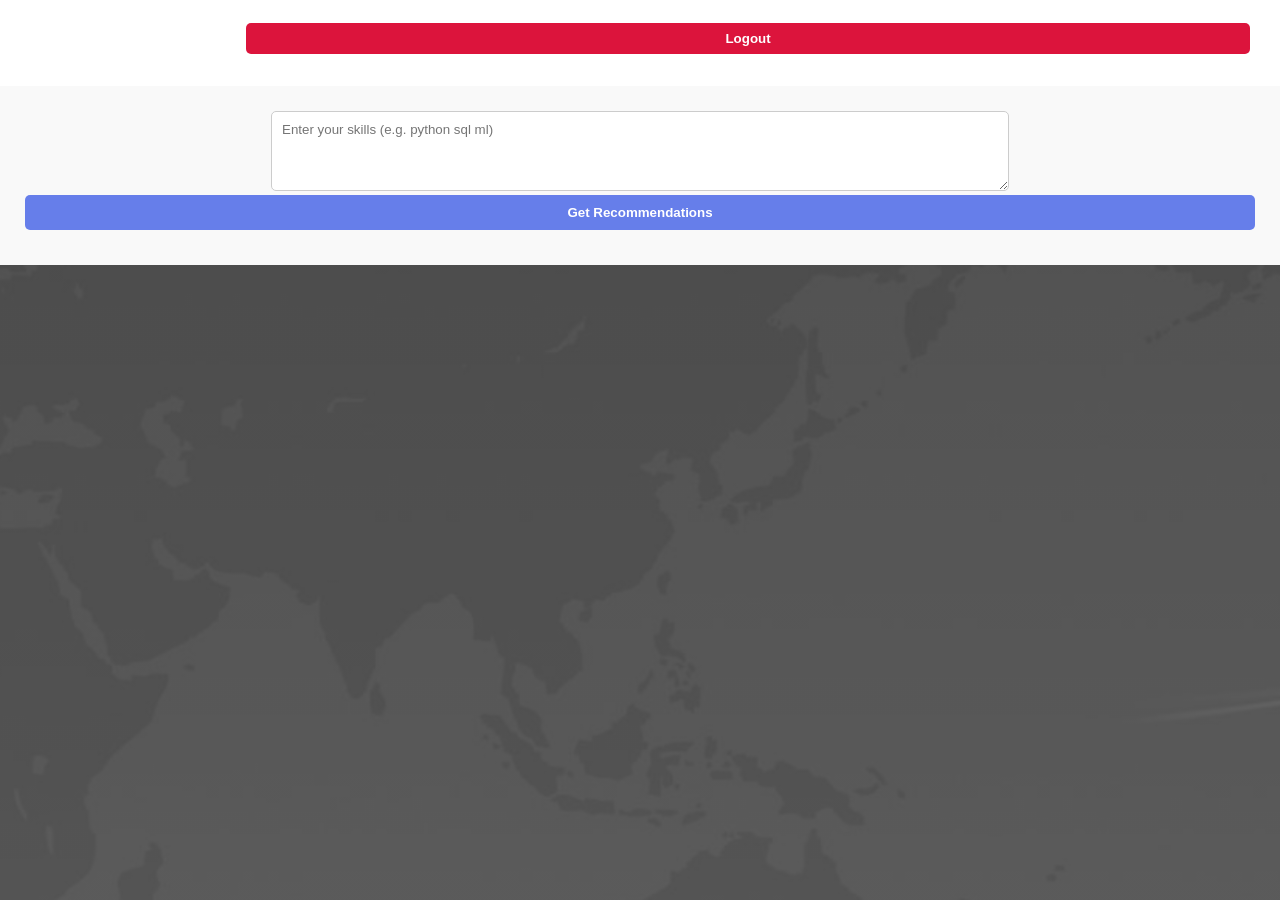
==== docs/dashboard.html @ 7c489d7f "Fix backend imports and pin Python version for Render" ====
<!DOCTYPE html>
<html lang="en">
<head>
    <meta charset="UTF-8">
    <title>Dashboard | Job Recommendation</title>
    <link rel="stylesheet" href="style.css">
</head>
<body>

<header>
    <h2>Job Recommendations</h2>
    <button class="btn logout" onclick="logout()">Logout</button>
</header>

<section class="skills-box">
    <textarea id="skills" placeholder="Enter your skills (e.g. python sql ml)"></textarea>
    <button class="btn primary" onclick="getJobs()">Get Recommendations</button>
</section>

<section class="jobs-container" id="results">
    <!-- Job cards appear here -->
</section>

<script src="script.js"></script>
</body>
</html>
---- docs/style.css ----
* {
    margin: 0;
    padding: 0;
    box-sizing: border-box;
    font-family: "Segoe UI", sans-serif;
}

body {
    min-height: 100vh;
    background: 
        linear-gradient(rgba(0,0,0,0.6), rgba(0,0,0,0.6)),
        url("img.png");
    background-size: cover;
    background-position: center;
    background-repeat: no-repeat;
    color: #fff;
}



/* ===== LOGIN PAGE ===== */
.container {
    display: flex;
    flex-direction: column;
    align-items: center;
    justify-content: center;
    height: 100vh;
}

h1 {
    color: #fff;
    margin-bottom: 8px;
}

.subtitle {
    color: #ddd;
    margin-bottom: 25px;
}

.card {
    background: #fff;
    padding: 30px;
    width: 330px;
    border-radius: 10px;
    box-shadow: 0 10px 25px rgba(0,0,0,0.2);
}

.card input {
    width: 100%;
    padding: 10px;
    margin-bottom: 15px;
    border-radius: 5px;
    border: 1px solid #ccc;
}

.btn {
    width: 100%;
    padding: 10px;
    border: none;
    border-radius: 5px;
    cursor: pointer;
    font-weight: bold;
    margin-bottom: 10px;
}

.primary {
    background: #667eea;
    color: white;
}

.secondary {
    background: #eee;
}

.primary:hover {
    background: #556cd6;
}

#message {
    margin-top: 10px;
    text-align: center;
    font-size: 14px;
}

/* ===== DASHBOARD ===== */
header {
    background: white;
    padding: 15px 30px;
    display: flex;
    justify-content: space-between;
    align-items: center;
}

.skills-box {
    padding: 25px;
    background: #f9f9f9;
    text-align: center;
}

.skills-box textarea {
    width: 60%;
    height: 80px;
    padding: 10px;
    border-radius: 5px;
    border: 1px solid #ccc;
}

.jobs-container {
    padding: 30px;
    display: grid;
    grid-template-columns: repeat(auto-fit, minmax(280px, 1fr));
    gap: 20px;
}

.job-card {
    background: white;
    padding: 20px;
    border-radius: 10px;
    box-shadow: 0 5px 15px rgba(0,0,0,0.15);
}

.job-card h3 {
    color: #667eea;
}

.score {
    font-weight: bold;
    color: green;
}

.logout {
    background: crimson;
    color: white;
    padding: 8px 15px;
}

/* ===== EXPLANATION TEXT ===== */
.explanation {
    font-size: 13px;
    color: #555;
    margin-top: 8px;
    background: #f2f4ff;
    padding: 6px;
    border-radius: 5px;
}

/* ===== RESPONSIVE DESIGN ===== */
@media (max-width: 768px) {
    .skills-box textarea {
        width: 90%;
    }

    header {
        flex-direction: column;
        gap: 10px;
        text-align: center;
    }
}

@media (max-width: 480px) {
    .card {
        width: 90%;
    }

    .jobs-container {
        padding: 15px;
    }

    .job-card {
        padding: 15px;
    }

    .btn {
        font-size: 14px;
    }
}
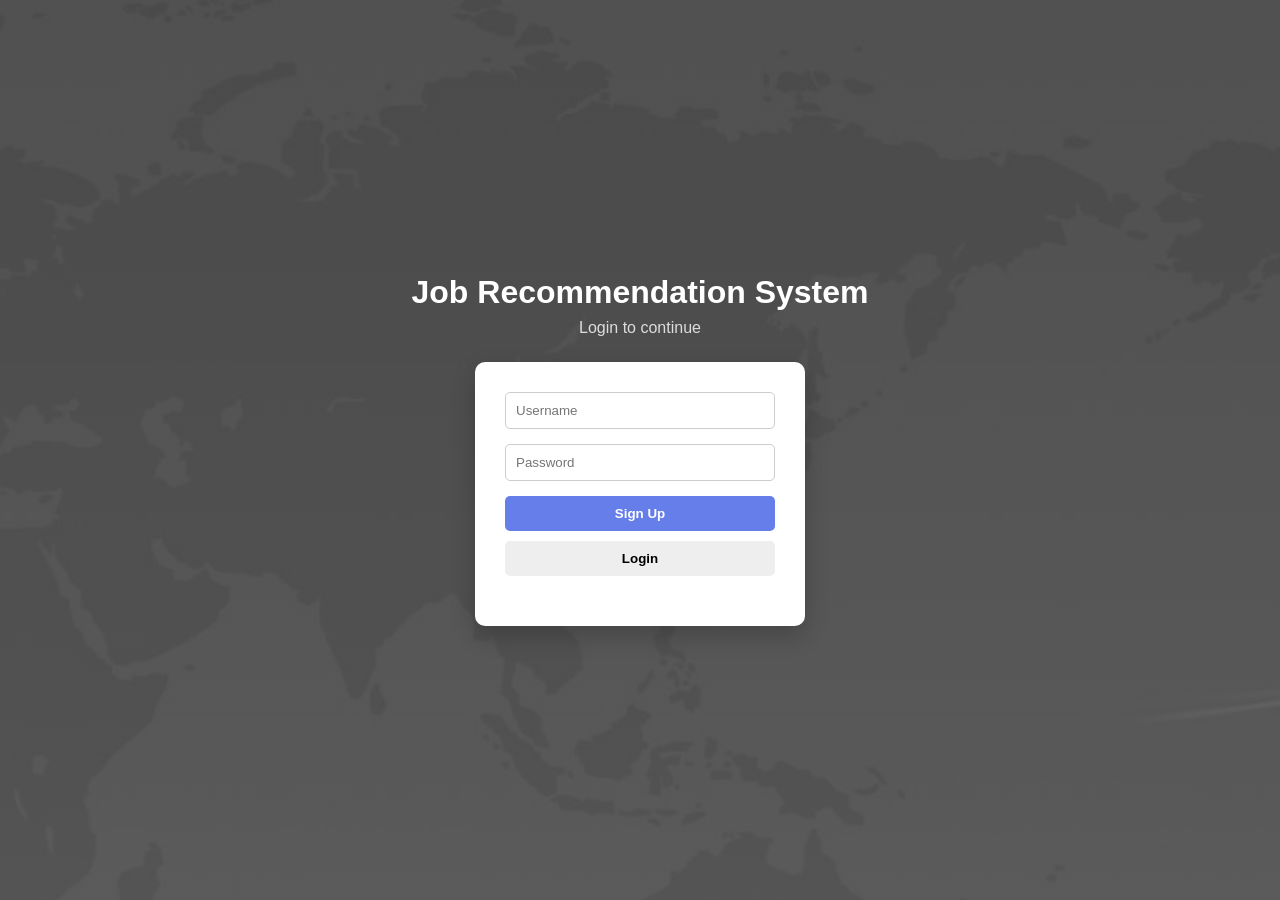
==== commit 6f7122b6: "Update dashboard.html" ====
--- a/docs/dashboard.html
+++ b/docs/dashboard.html
@@ -4,12 +4,24 @@
     <meta charset="UTF-8">
     <title>Dashboard | Job Recommendation</title>
     <link rel="stylesheet" href="style.css">
+    <meta name="viewport" content="width=device-width, initial-scale=1.0">
 </head>
+<div id="loader" class="loader hidden"></div>
+<script>
+  const user = localStorage.getItem("username");
+  if (!user) {  
+    window.location.href = "index.html";
+  }
+</script>
+
 <body>
 
 <header>
+    <h2>Welcome, <span id="userName"></span></h2>
     <h2>Job Recommendations</h2>
     <button class="btn logout" onclick="logout()">Logout</button>
+    <button class="theme-toggle" onclick="toggleTheme()">🌙</button>
+
 </header>
 
 <section class="skills-box">
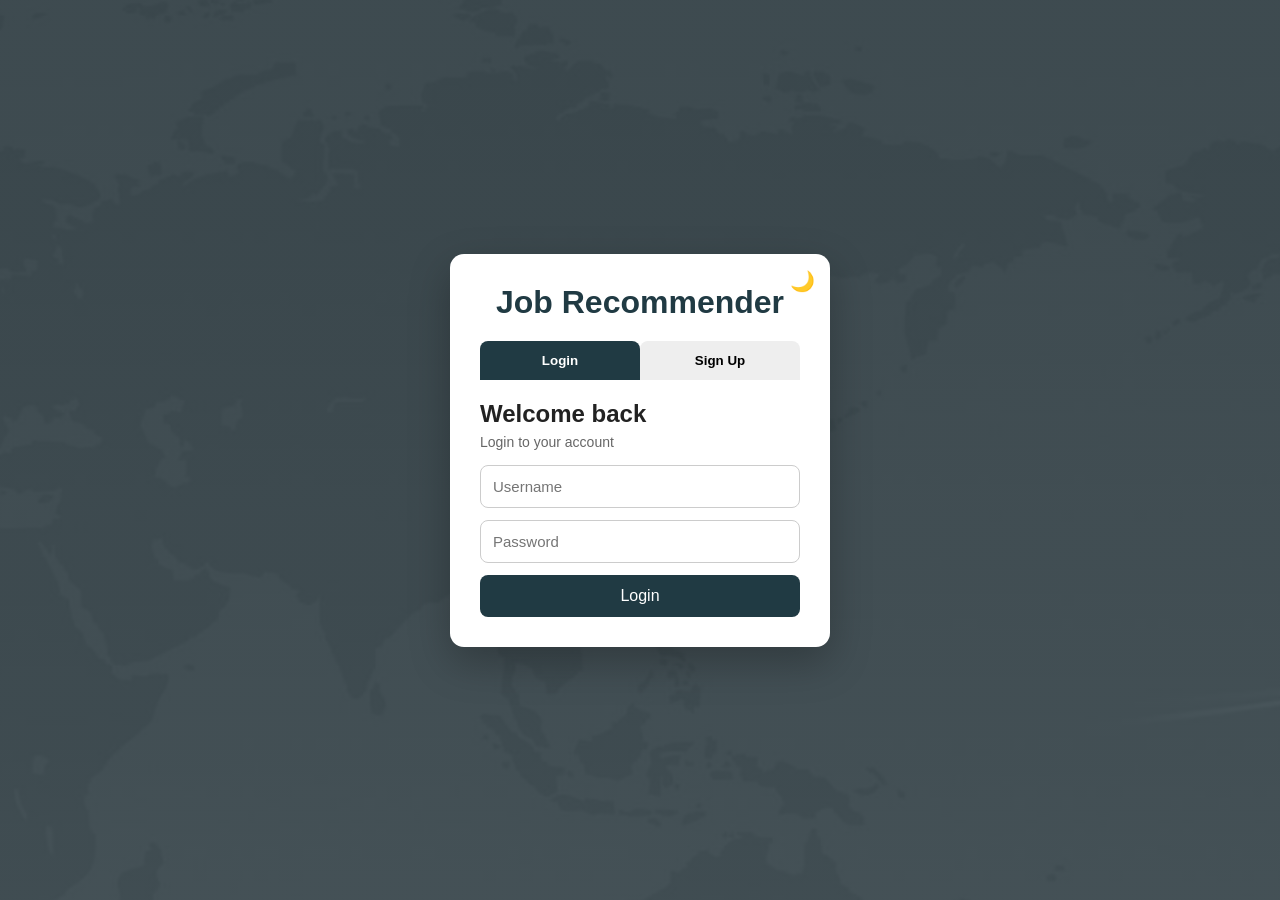
==== commit 85831cab: "Update dashboard.html" ====
--- a/docs/dashboard.html
+++ b/docs/dashboard.html
@@ -19,9 +19,8 @@
 <header>
     <h2>Welcome, <span id="userName"></span></h2>
     <h2>Job Recommendations</h2>
+    <button class="theme-toggle" onclick="toggleTheme()">🌙</button>
     <button class="btn logout" onclick="logout()">Logout</button>
-    <button class="theme-toggle" onclick="toggleTheme()">🌙</button>
-
 </header>
 
 <section class="skills-box">
--- a/docs/style.css
+++ b/docs/style.css
@@ -1,177 +1,303 @@
+/* ========== GLOBAL RESET ========== */
 * {
-    margin: 0;
-    padding: 0;
-    box-sizing: border-box;
-    font-family: "Segoe UI", sans-serif;
+  margin: 0;
+  padding: 0;
+  box-sizing: border-box;
+  font-family: "Segoe UI", Arial, sans-serif;
 }
 
 body {
-    min-height: 100vh;
-    background: 
-        linear-gradient(rgba(0,0,0,0.6), rgba(0,0,0,0.6)),
-        url("img.png");
-    background-size: cover;
-    background-position: center;
-    background-repeat: no-repeat;
-    color: #fff;
-}
-
-
-
-/* ===== LOGIN PAGE ===== */
-.container {
-    display: flex;
+  min-height: 100vh;
+  background: 
+    linear-gradient(
+      rgba(15, 32, 39, 0.75),
+      rgba(15, 32, 39, 0.75)
+    ),
+    url("img.png") no-repeat center center;
+  background-size: cover;
+  color: #333;
+}
+
+
+/* ========== AUTH PAGE ========== */
+.auth-body {
+  display: flex;
+  justify-content: center;
+  align-items: center;
+}
+
+.auth-card {
+  background: #ffffff;
+  width: 100%;
+  max-width: 380px;
+  padding: 30px;
+  border-radius: 14px;
+  box-shadow: 0 15px 40px rgba(0,0,0,0.25);
+  animation: fadeIn 0.5s ease;
+}
+
+.logo {
+  text-align: center;
+  color: #203a43;
+  margin-bottom: 20px;
+}
+
+/* Tabs */
+.tabs {
+  display: flex;
+  margin-bottom: 20px;
+}
+
+.tab {
+  flex: 1;
+  padding: 12px;
+  border: none;
+  cursor: pointer;
+  background: #eee;
+  font-weight: 600;
+  border-radius: 8px 8px 0 0;
+}
+
+.tab.active {
+  background: #203a43;
+  color: #fff;
+}
+
+/* Forms */
+.auth-form {
+  display: flex;
+  flex-direction: column;
+}
+
+.auth-form h2 {
+  margin-bottom: 6px;
+  color: #222;
+}
+
+.sub {
+  font-size: 14px;
+  color: #666;
+  margin-bottom: 15px;
+}
+
+.auth-form input {
+  padding: 12px;
+  margin-bottom: 12px;
+  border-radius: 8px;
+  border: 1px solid #ccc;
+  font-size: 15px;
+}
+
+.auth-form button {
+  padding: 12px;
+  background: #203a43;
+  color: white;
+  border: none;
+  border-radius: 8px;
+  font-size: 16px;
+  cursor: pointer;
+}
+
+.auth-form button {
+  transition: all 0.25s ease;
+}
+
+.auth-form button:hover {
+  background: #162d34;
+  transform: translateY(-1px);
+}
+
+.hidden {
+  display: none;
+}
+
+/* ========== DASHBOARD ========== */
+header {
+  background: #ffffff;
+  padding: 15px 25px;
+  display: flex;
+  justify-content: space-between;
+  align-items: center;
+}
+
+header h2 {
+  color: #203a43;
+}
+
+.logout {
+  background: crimson;
+  color: white;
+  padding: 8px 14px;
+  border-radius: 6px;
+  border: none;
+  cursor: pointer;
+}
+
+/* Skills Box */
+.skills-box {
+  padding: 25px;
+  background: #f5f7fb;
+  text-align: center;
+}
+
+.skills-box textarea {
+  width: 100%;
+  max-width: 600px;
+  height: 90px;
+  padding: 12px;
+  border-radius: 8px;
+  border: 1px solid #ccc;
+}
+
+/* Jobs Grid */
+.jobs-container {
+  padding: 30px;
+  display: grid;
+  grid-template-columns: repeat(auto-fit, minmax(280px, 1fr));
+  gap: 20px;
+}
+
+.job-card {
+  background: #ffffff;
+  padding: 20px;
+  border-radius: 12px;
+  box-shadow: 0 5px 15px rgba(0,0,0,0.15);
+}
+
+.job-card h3 {
+  color: #203a43;
+  margin-bottom: 6px;
+}
+
+.score {
+  font-weight: bold;
+  color: green;
+}
+
+/* Explanation */
+.explanation {
+  font-size: 13px;
+  color: #555;
+  margin-top: 8px;
+  background: #eef2ff;
+  padding: 6px;
+  border-radius: 5px;
+}
+
+/* ========== ANIMATION ========== */
+@keyframes fadeIn {
+  from { opacity: 0; transform: translateY(10px); }
+  to { opacity: 1; transform: translateY(0); }
+}
+
+/* ========== RESPONSIVE ========== */
+@media (max-width: 768px) {
+  header {
     flex-direction: column;
-    align-items: center;
-    justify-content: center;
-    height: 100vh;
-}
-
-h1 {
-    color: #fff;
-    margin-bottom: 8px;
-}
-
-.subtitle {
-    color: #ddd;
-    margin-bottom: 25px;
-}
-
-.card {
-    background: #fff;
-    padding: 30px;
-    width: 330px;
-    border-radius: 10px;
-    box-shadow: 0 10px 25px rgba(0,0,0,0.2);
-}
-
-.card input {
-    width: 100%;
-    padding: 10px;
-    margin-bottom: 15px;
-    border-radius: 5px;
-    border: 1px solid #ccc;
-}
-
-.btn {
-    width: 100%;
-    padding: 10px;
-    border: none;
-    border-radius: 5px;
-    cursor: pointer;
-    font-weight: bold;
-    margin-bottom: 10px;
-}
-
-.primary {
-    background: #667eea;
-    color: white;
-}
-
-.secondary {
-    background: #eee;
-}
-
-.primary:hover {
-    background: #556cd6;
-}
-
-#message {
-    margin-top: 10px;
+    gap: 10px;
     text-align: center;
-    font-size: 14px;
-}
-
-/* ===== DASHBOARD ===== */
-header {
-    background: white;
-    padding: 15px 30px;
-    display: flex;
-    justify-content: space-between;
-    align-items: center;
-}
-
-.skills-box {
-    padding: 25px;
-    background: #f9f9f9;
-    text-align: center;
-}
-
-.skills-box textarea {
-    width: 60%;
-    height: 80px;
-    padding: 10px;
-    border-radius: 5px;
-    border: 1px solid #ccc;
-}
-
-.jobs-container {
-    padding: 30px;
-    display: grid;
-    grid-template-columns: repeat(auto-fit, minmax(280px, 1fr));
-    gap: 20px;
+  }
+
+  .jobs-container {
+    padding: 20px;
+  }
+}
+
+@media (max-width: 480px) {
+  .auth-card {
+    margin: 10px;
+    padding: 20px;
+  }
+
+  .job-card {
+    padding: 15px;
+  }
+
+  button {
+    font-size: 15px;
+  }
+}
+
+.auth-card {
+  backdrop-filter: blur(6px);
 }
 
 .job-card {
-    background: white;
-    padding: 20px;
-    border-radius: 10px;
-    box-shadow: 0 5px 15px rgba(0,0,0,0.15);
-}
-
-.job-card h3 {
-    color: #667eea;
-}
-
-.score {
-    font-weight: bold;
-    color: green;
-}
-
-.logout {
-    background: crimson;
-    color: white;
-    padding: 8px 15px;
-}
-
-/* ===== EXPLANATION TEXT ===== */
-.explanation {
-    font-size: 13px;
-    color: #555;
-    margin-top: 8px;
-    background: #f2f4ff;
-    padding: 6px;
-    border-radius: 5px;
-}
-
-/* ===== RESPONSIVE DESIGN ===== */
+  transition: transform 0.25s ease, box-shadow 0.25s ease;
+}
+
+.job-card:hover {
+  transform: translateY(-4px);
+  box-shadow: 0 10px 25px rgba(0,0,0,0.2);
+}
+
+input:focus,
+textarea:focus {
+  outline: none;
+  border-color: #203a43;
+  box-shadow: 0 0 0 2px rgba(32,58,67,0.2);
+}
+
+/* ===== LOADING SPINNER ===== */
+.loader {
+  position: fixed;
+  top: 50%;
+  left: 50%;
+  width: 48px;
+  height: 48px;
+  border: 5px solid #ccc;
+  border-top: 5px solid #203a43;
+  border-radius: 50%;
+  transform: translate(-50%, -50%);
+  animation: spin 1s linear infinite;
+  z-index: 9999;
+  pointer-events: none;
+}
+
+@keyframes spin {
+  to { transform: rotate(360deg) translate(-50%, -50%); }
+}
+
+
 @media (max-width: 768px) {
-    .skills-box textarea {
-        width: 90%;
-    }
-
-    header {
-        flex-direction: column;
-        gap: 10px;
-        text-align: center;
-    }
-}
-
-@media (max-width: 480px) {
-    .card {
-        width: 90%;
-    }
-
-    .jobs-container {
-        padding: 15px;
-    }
-
-    .job-card {
-        padding: 15px;
-    }
-
-    .btn {
-        font-size: 14px;
-    }
-}
-
+  body {
+    background-position: center top;
+  }
+}
+
+/* ===== THEME TOGGLE ===== */
+.theme-toggle {
+  position: absolute;
+  top: 15px;
+  right: 15px;
+  background: none;
+  border: none;
+  font-size: 20px;
+  cursor: pointer;
+}
+
+/* ===== DARK MODE ===== */
+body.dark {
+  background: #121212;
+  color: #eee;
+}
+
+body.dark .auth-card,
+body.dark header,
+body.dark .job-card,
+body.dark .skills-box {
+  background: #1e1e1e;
+  color: #eee;
+}
+
+body.dark input,
+body.dark textarea {
+  background: #2a2a2a;
+  color: #fff;
+  border-color: #444;
+}
+
+body.dark button {
+  background: #333;
+  color: #fff;
+}
